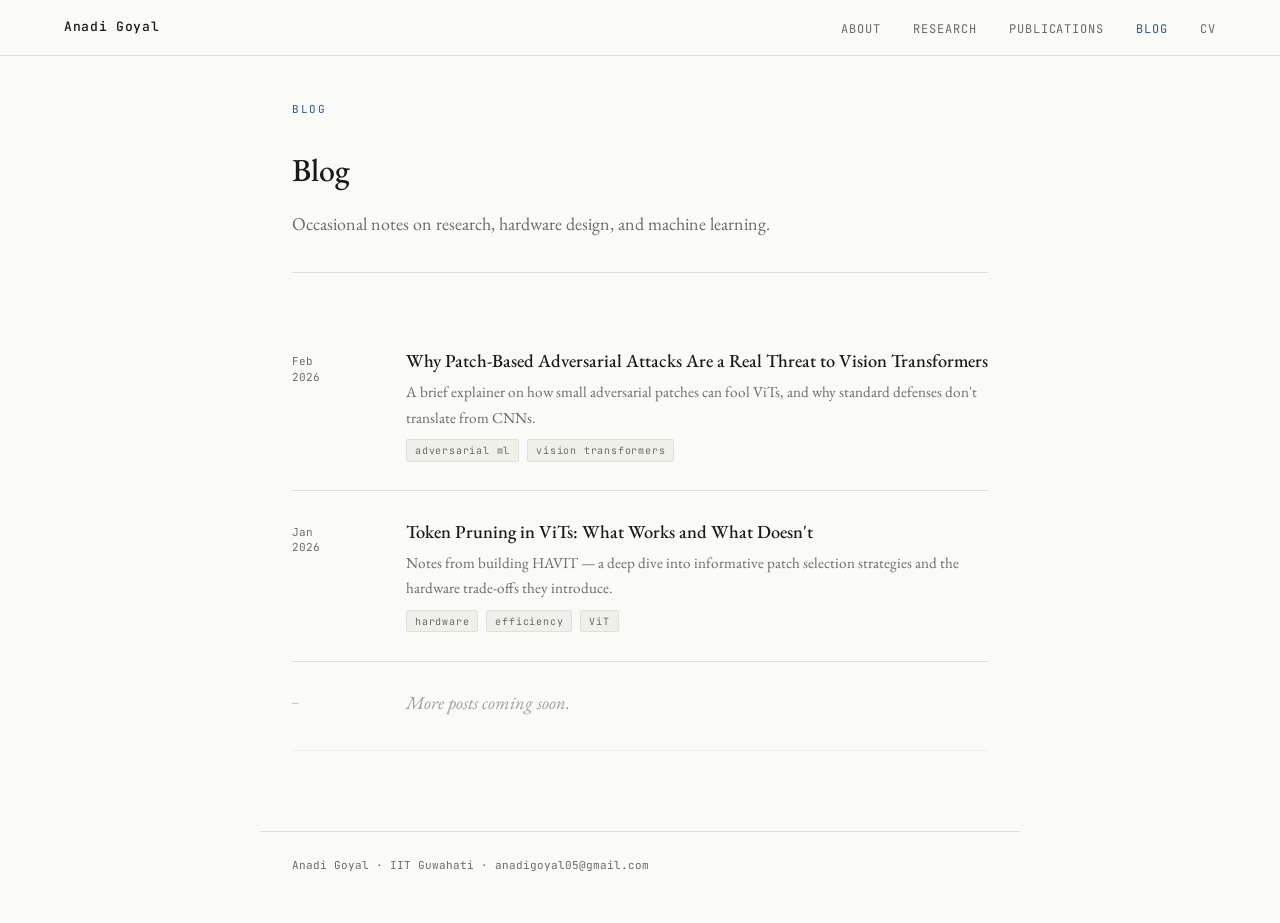
==== blog.html @ 69427a7e "Rename blogs.html to blog.html" ====
<!DOCTYPE html>
<html lang="en">
<head>
<meta charset="UTF-8">
<meta name="viewport" content="width=device-width, initial-scale=1.0">
<title>Blog — Anadi Goyal</title>
<link rel="preconnect" href="https://fonts.googleapis.com">
<link href="https://fonts.googleapis.com/css2?family=EB+Garamond:ital,wght@0,400;0,500;1,400&family=JetBrains+Mono:wght@400;500&display=swap" rel="stylesheet">
<style>
  :root { --bg: #fafaf8; --text: #1a1a18; --muted: #6b6b65; --accent: #2d5a8e; --border: #e0e0d8; --light: #f0f0eb; }
  * { margin: 0; padding: 0; box-sizing: border-box; }
  body { font-family: 'EB Garamond', Georgia, serif; background: var(--bg); color: var(--text); font-size: 18px; line-height: 1.7; }
  nav { position: fixed; top: 0; left: 0; right: 0; background: var(--bg); border-bottom: 1px solid var(--border); z-index: 100; padding: 0 max(2rem, 5vw); display: flex; align-items: center; justify-content: space-between; height: 56px; }
  .nav-name { font-family: 'JetBrains Mono', monospace; font-size: 13px; letter-spacing: 0.05em; color: var(--text); text-decoration: none; font-weight: 500; }
  .nav-links { display: flex; gap: 2rem; list-style: none; }
  .nav-links a { font-family: 'JetBrains Mono', monospace; font-size: 12px; letter-spacing: 0.08em; text-transform: uppercase; color: var(--muted); text-decoration: none; transition: color 0.2s; }
  .nav-links a:hover, .nav-links a.active { color: var(--accent); }
  main { max-width: 760px; margin: 0 auto; padding: 100px 2rem 80px; }
  .page-label { font-family: 'JetBrains Mono', monospace; font-size: 11px; letter-spacing: 0.15em; text-transform: uppercase; color: var(--accent); margin-bottom: 1.5rem; }
  .page-title { font-size: 2rem; font-weight: 500; margin-bottom: 0.75rem; }
  .page-intro { color: var(--muted); margin-bottom: 3rem; padding-bottom: 2rem; border-bottom: 1px solid var(--border); }

  /* Blog list */
  .blog-list { list-style: none; }
  .blog-item {
    padding: 1.8rem 0;
    border-bottom: 1px solid var(--border);
    display: grid;
    grid-template-columns: 90px 1fr;
    gap: 1.5rem;
    align-items: start;
  }
  .blog-date {
    font-family: 'JetBrains Mono', monospace;
    font-size: 11px;
    color: var(--muted);
    padding-top: 0.3rem;
    line-height: 1.4;
  }
  .blog-content {}
  .blog-title {
    font-size: 1.15rem;
    font-weight: 500;
    line-height: 1.3;
    margin-bottom: 0.4rem;
  }
  .blog-title a { color: var(--text); text-decoration: none; border-bottom: 1px solid transparent; transition: border-color 0.2s; }
  .blog-title a:hover { border-bottom-color: var(--text); }
  .blog-excerpt { font-size: 0.95rem; color: var(--muted); margin-bottom: 0.5rem; }
  .blog-tags { display: flex; gap: 0.5rem; flex-wrap: wrap; }
  .blog-tag {
    font-family: 'JetBrains Mono', monospace;
    font-size: 10px;
    letter-spacing: 0.08em;
    background: var(--light);
    border: 1px solid var(--border);
    padding: 0.1rem 0.5rem;
    border-radius: 2px;
    color: var(--muted);
  }

  /* Empty state */
  .empty-state {
    text-align: center;
    padding: 4rem 0;
    color: var(--muted);
  }
  .empty-state .empty-icon {
    font-family: 'JetBrains Mono', monospace;
    font-size: 2rem;
    margin-bottom: 1rem;
    opacity: 0.3;
  }
  .empty-state p { font-size: 1rem; }

  /* Single post view (hidden by default) */
  .post-view { display: none; }
  .post-view.active { display: block; }
  .blog-list-view { display: block; }
  .blog-list-view.hidden { display: none; }

  .post-header { margin-bottom: 2rem; padding-bottom: 1.5rem; border-bottom: 1px solid var(--border); }
  .post-back {
    font-family: 'JetBrains Mono', monospace;
    font-size: 11px;
    color: var(--accent);
    text-decoration: none;
    display: inline-block;
    margin-bottom: 1.5rem;
    letter-spacing: 0.05em;
  }
  .post-back:hover { text-decoration: underline; }
  .post-title { font-size: 2rem; font-weight: 500; line-height: 1.25; margin-bottom: 0.5rem; }
  .post-meta { font-family: 'JetBrains Mono', monospace; font-size: 11px; color: var(--muted); }
  .post-body p { margin-bottom: 1.2rem; }
  .post-body h2 { font-size: 1.3rem; font-weight: 500; margin: 2rem 0 0.8rem; }
  .post-body h3 { font-size: 1.1rem; font-weight: 500; margin: 1.5rem 0 0.5rem; }
  .post-body code { font-family: 'JetBrains Mono', monospace; font-size: 0.85rem; background: var(--light); padding: 0.1rem 0.4rem; border-radius: 2px; }
  .post-body blockquote { border-left: 2px solid var(--accent); padding-left: 1.2rem; color: var(--muted); margin: 1.5rem 0; }

  footer { max-width: 760px; margin: 0 auto; padding: 0 2rem 3rem; border-top: 1px solid var(--border); padding-top: 1.5rem; }
  footer p { font-family: 'JetBrains Mono', monospace; font-size: 11px; color: var(--muted); }

  @media (max-width: 500px) {
    .blog-item { grid-template-columns: 1fr; gap: 0.5rem; }
  }
</style>
</head>
<body>
<nav>
  <a class="nav-name" href="index.html">Anadi Goyal</a>
  <ul class="nav-links">
    <li><a href="index.html">About</a></li>
    <li><a href="research.html">Research</a></li>
    <li><a href="publications.html">Publications</a></li>
    <li><a href="blog.html" class="active">Blog</a></li>
    <li><a href="cv.html">CV</a></li>
  </ul>
</nav>

<main>
  <div class="blog-list-view" id="listView">
    <div class="page-label">Blog</div>
    <h1 class="page-title">Blog</h1>
    <p class="page-intro">Occasional notes on research, hardware design, and machine learning.</p>

    <ul class="blog-list">
      <!-- Sample post 1 -->
      <li class="blog-item">
        <div class="blog-date">Feb<br>2026</div>
        <div class="blog-content">
          <div class="blog-title"><a href="#" onclick="showPost('post1'); return false;">Why Patch-Based Adversarial Attacks Are a Real Threat to Vision Transformers</a></div>
          <div class="blog-excerpt">A brief explainer on how small adversarial patches can fool ViTs, and why standard defenses don't translate from CNNs.</div>
          <div class="blog-tags">
            <span class="blog-tag">adversarial ml</span>
            <span class="blog-tag">vision transformers</span>
          </div>
        </div>
      </li>

      <!-- Sample post 2 -->
      <li class="blog-item">
        <div class="blog-date">Jan<br>2026</div>
        <div class="blog-content">
          <div class="blog-title"><a href="#" onclick="showPost('post2'); return false;">Token Pruning in ViTs: What Works and What Doesn't</a></div>
          <div class="blog-excerpt">Notes from building HAVIT — a deep dive into informative patch selection strategies and the hardware trade-offs they introduce.</div>
          <div class="blog-tags">
            <span class="blog-tag">hardware</span>
            <span class="blog-tag">efficiency</span>
            <span class="blog-tag">ViT</span>
          </div>
        </div>
      </li>

      <!-- Placeholder for new posts -->
      <li class="blog-item" style="opacity:0.4;">
        <div class="blog-date">—</div>
        <div class="blog-content">
          <div class="blog-title" style="font-style:italic; font-weight:400;">More posts coming soon.</div>
        </div>
      </li>
    </ul>
  </div>

  <!-- Post 1 -->
  <div class="post-view" id="post1">
    <a class="post-back" href="#" onclick="showList(); return false;">← Back to Blog</a>
    <div class="post-header">
      <h1 class="post-title">Why Patch-Based Adversarial Attacks Are a Real Threat to Vision Transformers</h1>
      <div class="post-meta">February 2026 · Anadi Goyal</div>
    </div>
    <div class="post-body">
      <p>Adversarial attacks have been studied extensively in the context of CNNs, but Vision Transformers (ViTs) present a fundamentally different threat surface. In this post, I want to walk through why patch-based attacks are particularly challenging for ViTs and what makes them hard to defend against.</p>
      <h2>What Is an Adversarial Patch?</h2>
      <p>Unlike pixel-level perturbations that add imperceptible noise across an image, an adversarial patch is a small, highly visible region — often a sticker-sized square — that is crafted to cause misclassification when placed anywhere in the scene. The appeal for real-world attackers is obvious: print the patch, stick it on a stop sign, and fool an autonomous driving system.</p>
      <h2>Why ViTs Are Different</h2>
      <p>CNNs process images through convolutional kernels with local receptive fields. ViTs, on the other hand, divide images into patches and model global dependencies via self-attention. This global attention mechanism means a single adversarial patch can influence the representation of the entire image — the attention mechanism actively helps the attack propagate.</p>
      <blockquote>The same property that makes ViTs so powerful — global context modeling — is exactly what adversarial patch attacks exploit.</blockquote>
      <p>In our work on STRAP-ViT, we found that naive defenses like input smoothing that work reasonably well for CNNs fail to account for this cross-patch information flow, and can even amplify the effect of adversarial patches in certain configurations.</p>
      <h2>Our Approach</h2>
      <p>STRAP-ViT addresses this by segregating tokens and applying randomized transformations in a model-agnostic way. The key insight is that by disrupting the spatial regularity that patches rely on — without needing to identify which tokens are adversarial — we can significantly reduce attack success rates while maintaining clean accuracy.</p>
      <p>More details in the paper, which will appear at DAC 2026.</p>
    </div>
  </div>

  <!-- Post 2 -->
  <div class="post-view" id="post2">
    <a class="post-back" href="#" onclick="showList(); return false;">← Back to Blog</a>
    <div class="post-header">
      <h1 class="post-title">Token Pruning in ViTs: What Works and What Doesn't</h1>
      <div class="post-meta">January 2026 · Anadi Goyal</div>
    </div>
    <div class="post-body">
      <p>One of the core challenges in deploying Vision Transformers on edge hardware is their computational cost. The self-attention mechanism scales quadratically with the number of tokens — so the natural question is: can we simply remove uninformative tokens?</p>
      <h2>The Naive Approach</h2>
      <p>The most straightforward approach is attention-score-based pruning: after each transformer block, drop tokens with the lowest attention scores. This works, but it has a fundamental limitation — attention scores at early layers are noisy and not yet meaningful representations of "importance."</p>
      <h2>Feature-Based Pruning for Early Layers</h2>
      <p>In our work on the hybrid token selector (DATE 2025), we found that for early layers, feature-based criteria — essentially looking at raw patch features rather than attention — give better accuracy at the same pruning ratio. The intuition is simple: before the model has built meaningful representations, attention doesn't yet know what's important.</p>
      <h2>Hardware Implications</h2>
      <p>Token pruning sounds like a pure software optimization, but the hardware story is more complex. On an FPGA, variable-length token sequences require dynamic memory management, which can introduce overhead that eats into your speedup. In HAVIT, we designed a dedicated datapath for the pruning operation itself, which turned out to be critical for achieving the 29–40% execution time reduction we report.</p>
      <p>The lesson: hardware and algorithm co-design isn't optional — it's where the real gains live.</p>
    </div>
  </div>
</main>

<footer>
  <p>Anadi Goyal · IIT Guwahati · anadigoyal05@gmail.com</p>
</footer>

<script>
  function showPost(id) {
    document.getElementById('listView').classList.add('hidden');
    document.querySelectorAll('.post-view').forEach(p => p.classList.remove('active'));
    document.getElementById(id).classList.add('active');
    window.scrollTo(0, 0);
  }
  function showList() {
    document.getElementById('listView').classList.remove('hidden');
    document.querySelectorAll('.post-view').forEach(p => p.classList.remove('active'));
    window.scrollTo(0, 0);
  }
</script>
</body>
</html>
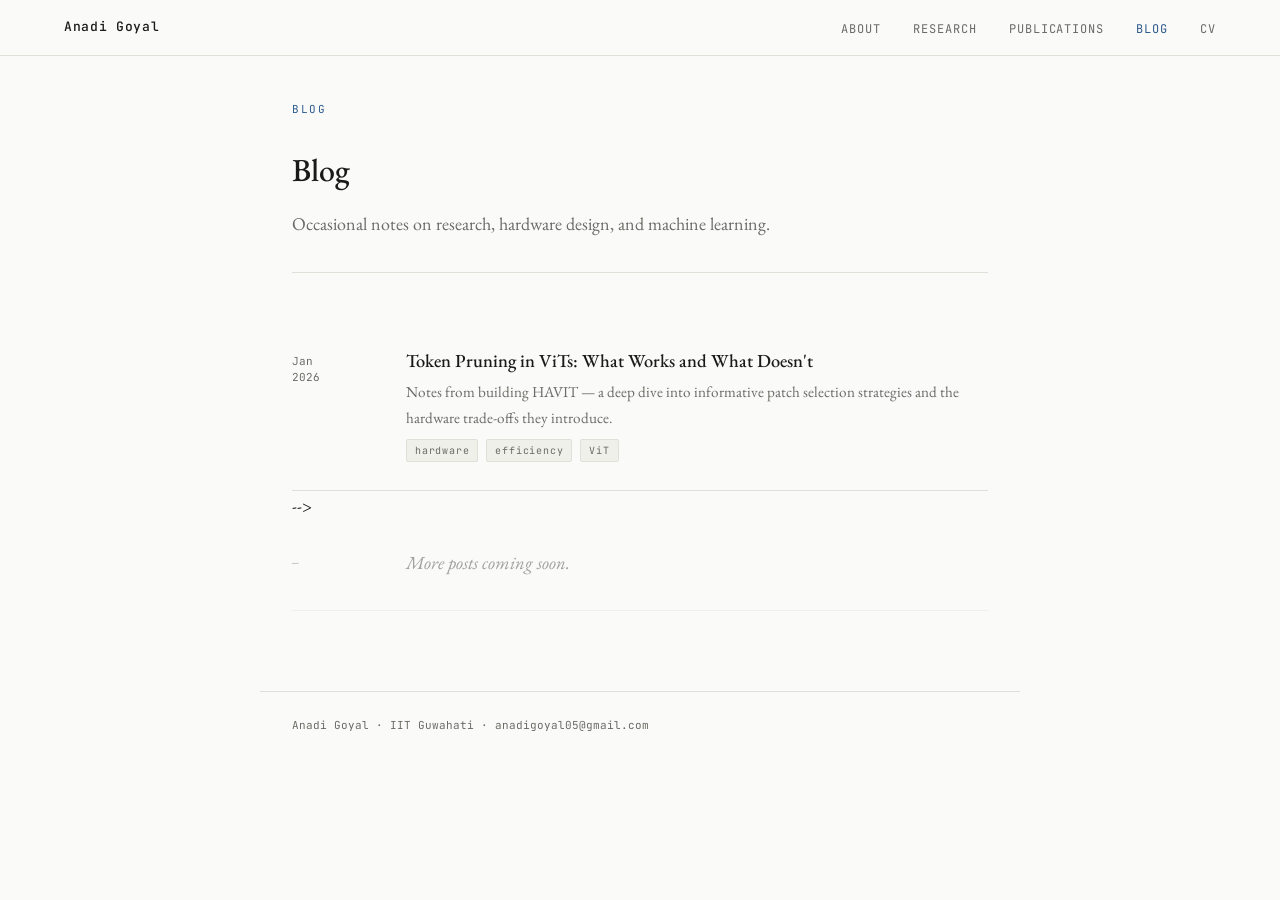
==== commit 8e7488e3: "Update blog.html" ====
--- a/blog.html
+++ b/blog.html
@@ -126,7 +126,7 @@
 
     <ul class="blog-list">
       <!-- Sample post 1 -->
-      <li class="blog-item">
+      <!-- <li class="blog-item">
         <div class="blog-date">Feb<br>2026</div>
         <div class="blog-content">
           <div class="blog-title"><a href="#" onclick="showPost('post1'); return false;">Why Patch-Based Adversarial Attacks Are a Real Threat to Vision Transformers</a></div>
@@ -150,7 +150,7 @@
             <span class="blog-tag">ViT</span>
           </div>
         </div>
-      </li>
+      </li> -->
 
       <!-- Placeholder for new posts -->
       <li class="blog-item" style="opacity:0.4;">
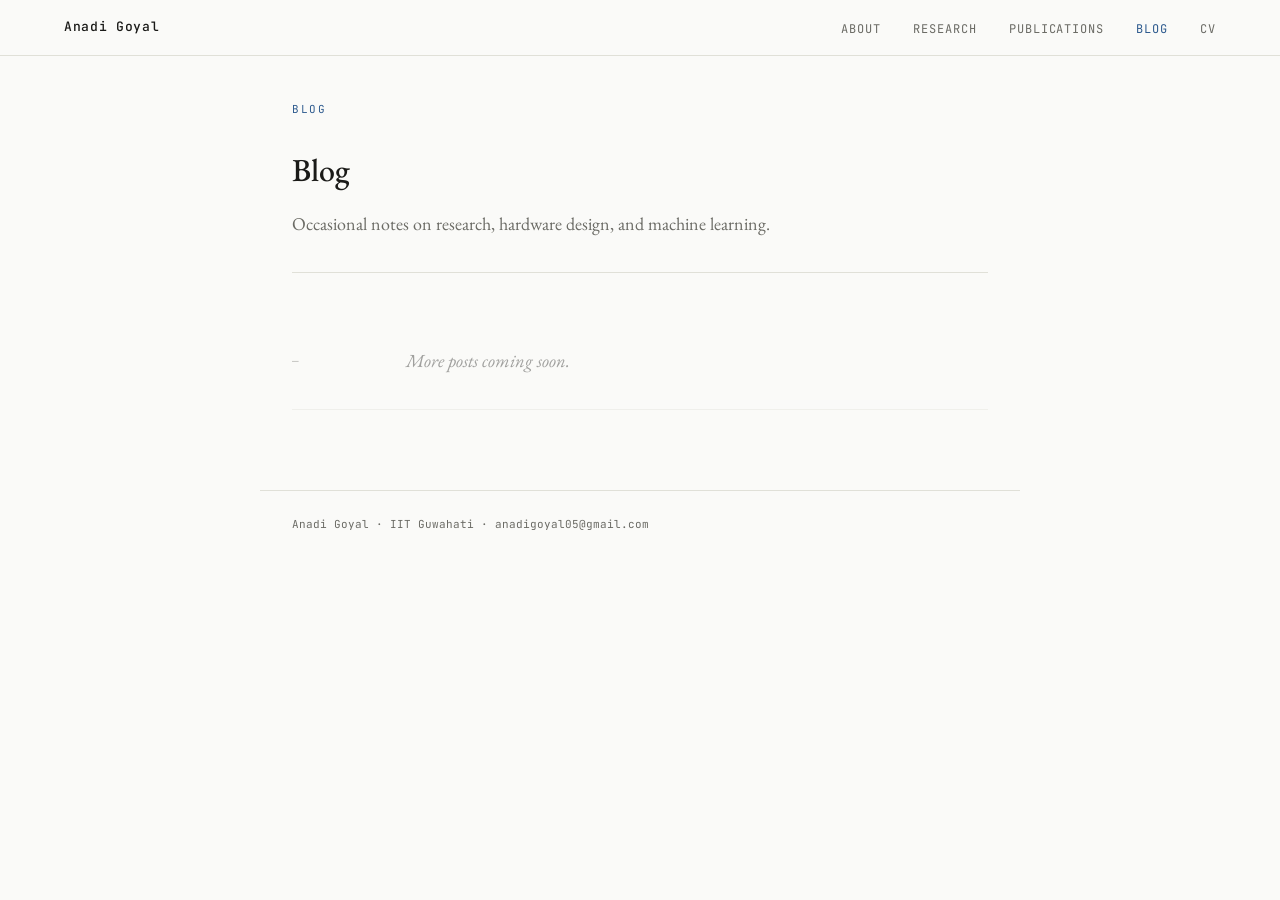
==== commit 46f848a0: "Update blog.html" ====
--- a/blog.html
+++ b/blog.html
@@ -125,32 +125,35 @@
     <p class="page-intro">Occasional notes on research, hardware design, and machine learning.</p>
 
     <ul class="blog-list">
-      <!-- Sample post 1 -->
-      <!-- <li class="blog-item">
-        <div class="blog-date">Feb<br>2026</div>
-        <div class="blog-content">
-          <div class="blog-title"><a href="#" onclick="showPost('post1'); return false;">Why Patch-Based Adversarial Attacks Are a Real Threat to Vision Transformers</a></div>
-          <div class="blog-excerpt">A brief explainer on how small adversarial patches can fool ViTs, and why standard defenses don't translate from CNNs.</div>
-          <div class="blog-tags">
-            <span class="blog-tag">adversarial ml</span>
-            <span class="blog-tag">vision transformers</span>
-          </div>
-        </div>
-      </li>
-
-      <!-- Sample post 2 -->
-      <li class="blog-item">
-        <div class="blog-date">Jan<br>2026</div>
-        <div class="blog-content">
-          <div class="blog-title"><a href="#" onclick="showPost('post2'); return false;">Token Pruning in ViTs: What Works and What Doesn't</a></div>
-          <div class="blog-excerpt">Notes from building HAVIT — a deep dive into informative patch selection strategies and the hardware trade-offs they introduce.</div>
-          <div class="blog-tags">
-            <span class="blog-tag">hardware</span>
-            <span class="blog-tag">efficiency</span>
-            <span class="blog-tag">ViT</span>
-          </div>
-        </div>
-      </li> -->
+<!--
+<li class="blog-item">
+  <div class="blog-date">Feb<br>2026</div>
+  <div class="blog-content">
+    <div class="blog-title">
+      <a href="#" onclick="showPost('post1'); return false;">
+        Why Patch-Based Adversarial Attacks Are a Real Threat to Vision Transformers
+      </a>
+    </div>
+    <div class="blog-excerpt">
+      A brief explainer on how small adversarial patches can fool ViTs.
+    </div>
+  </div>
+</li>
+
+<li class="blog-item">
+  <div class="blog-date">Jan<br>2026</div>
+  <div class="blog-content">
+    <div class="blog-title">
+      <a href="#" onclick="showPost('post2'); return false;">
+        Token Pruning in ViTs: What Works and What Doesn't
+      </a>
+    </div>
+    <div class="blog-excerpt">
+      Notes from building HAVIT.
+    </div>
+  </div>
+</li>
+-->
 
       <!-- Placeholder for new posts -->
       <li class="blog-item" style="opacity:0.4;">
